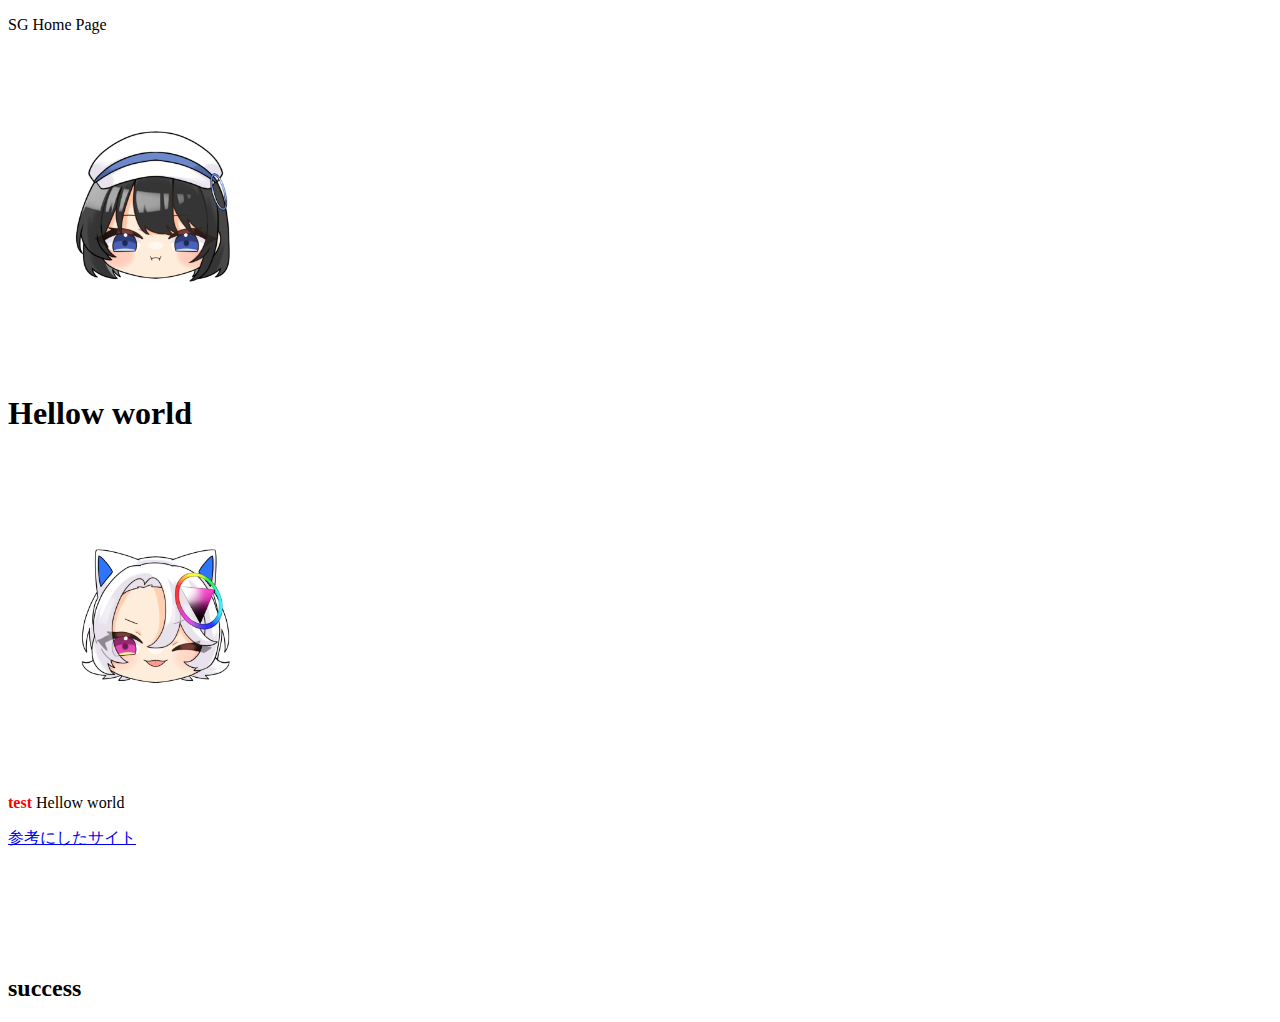
==== SgHomePage.html @ 721611e7 "[Add] Add html Template" ====
<!DOCTYPE html>
<html>
    <head lang="ja">
        <meta charset="utf-8">
        <head>
            <title>SG Home Page</title>
        </head>
    </head>
    <body>
        <p>SG Home Page</p>
        <p>
            <a href="#test">
                <img src="images\tsukuri.PNG" width="320px" alt="isago">
            </a>
        </p>
        <h1>Hellow world</h1>
        <img src="images\isago.PNG" width="320px" alt="isago">
        <p><font color="red"><b>test</b></font> Hellow world</p>
        <p>
            <a href="https://qiita.com/hamuo3kameru/items/0fbf12bb2e88e0bb2311" target="blank">参考にしたサイト</a>
        </p>
        <br><br><br><br><br>
        <h2 id="test">success</h2>
    </body>
</html>
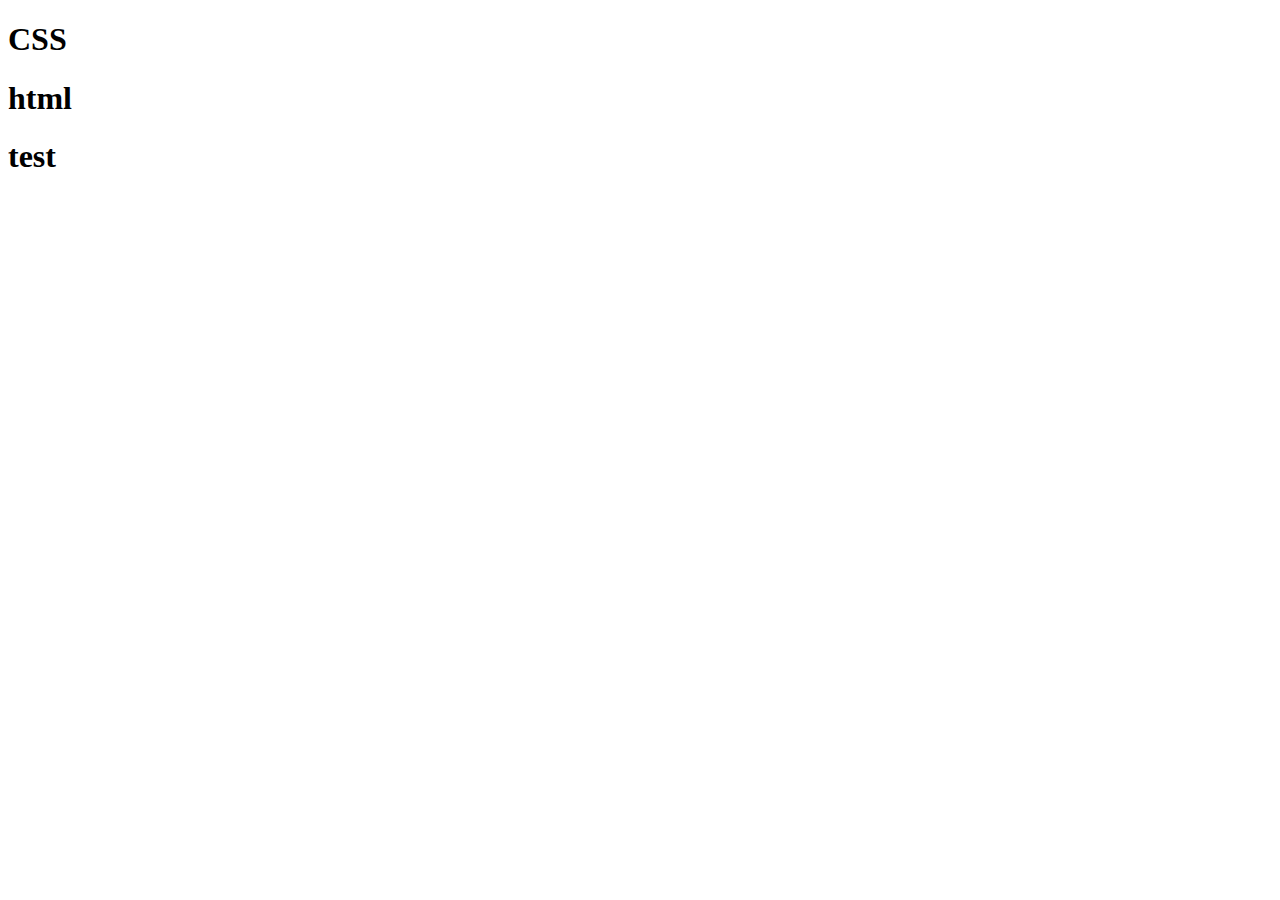
==== commit 8e8a6344: "[improve] strength css" ====
--- a/SgHomePage.html
+++ b/SgHomePage.html
@@ -1,25 +1,16 @@
 <!DOCTYPE html>
 <html>
-    <head lang="ja">
+    <head>
         <meta charset="utf-8">
-        <head>
-            <title>SG Home Page</title>
-        </head>
+        <title>SG Home Page</title>
+        <link rel="stylesheet" href="SgHomePage.css">
     </head>
     <body>
-        <p>SG Home Page</p>
-        <p>
-            <a href="#test">
-                <img src="images\tsukuri.PNG" width="320px" alt="isago">
-            </a>
-        </p>
-        <h1>Hellow world</h1>
-        <img src="images\isago.PNG" width="320px" alt="isago">
-        <p><font color="red"><b>test</b></font> Hellow world</p>
-        <p>
-            <a href="https://qiita.com/hamuo3kameru/items/0fbf12bb2e88e0bb2311" target="blank">参考にしたサイト</a>
-        </p>
-        <br><br><br><br><br>
-        <h2 id="test">success</h2>
+        <h1>CSS</h1>
+        <h1>html</h1>
+    </body>
+    <body>
+        <!--テストじゃーー-->
+        <h1>test</h1>
     </body>
 </html>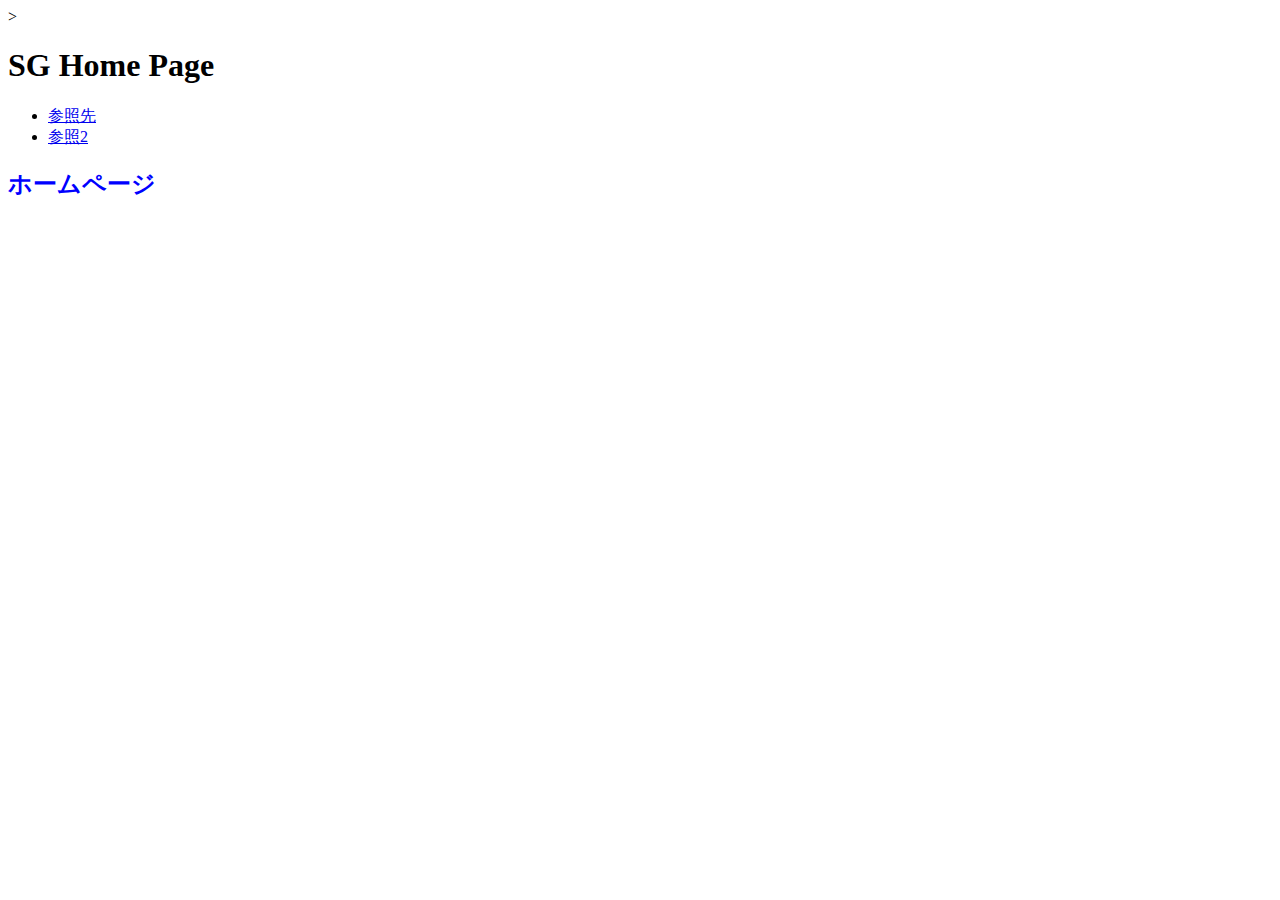
==== commit ba182105: "[Test] Add_Css" ====
--- a/SgHomePage.html
+++ b/SgHomePage.html
@@ -6,11 +6,19 @@
         <link rel="stylesheet" href="SgHomePage.css">
     </head>
     <body>
-        <h1>CSS</h1>
-        <h1>html</h1>
-    </body>
-    <body>
-        <!--テストじゃーー-->
-        <h1>test</h1>
+        <div class="head_container">
+            <div>>
+                <h1>SG Home Page</h1>
+            </div>
+            <div>
+                <ul>
+                    <li><a href="https://qiita.com/hamuo3kameru">参照先</a></li>
+                    <li><a href="https://qiita.com/hamuo3kameru/items/d64b4cebdfeeb9e1fa29">参照2</a></li>
+                </ul>
+            </div>
+        </div>
+        <div class="bottom_container">
+        <h2><font color="blue">ホームページ</font></h2>
+        </div>
     </body>
 </html>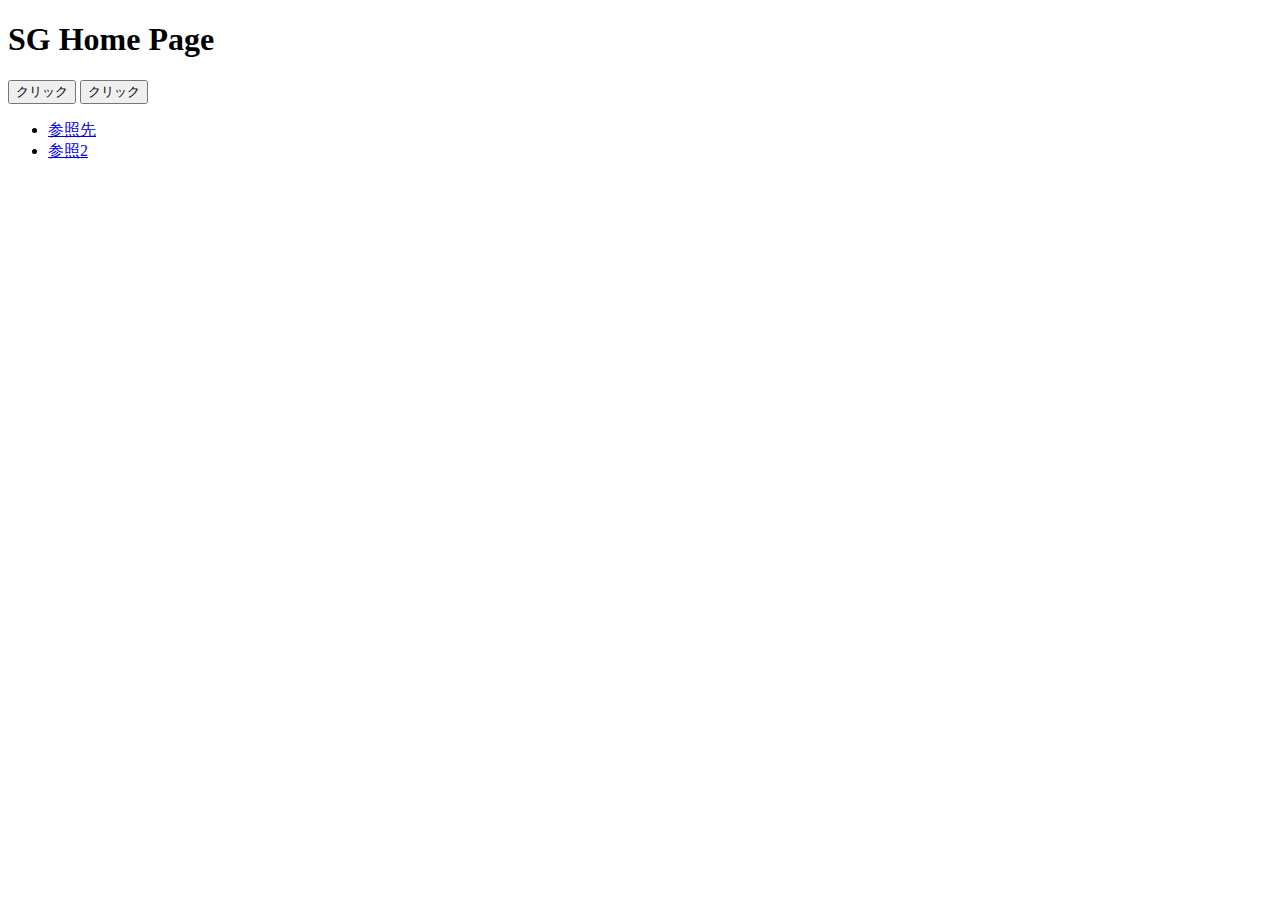
==== commit ace4ab65: "[update] Add Test html" ====
--- a/SgHomePage.html
+++ b/SgHomePage.html
@@ -7,18 +7,27 @@
     </head>
     <body>
         <div class="head_container">
-            <div>>
+            <div>
                 <h1>SG Home Page</h1>
             </div>
-            <div>
+            <body>
+                <button type="button">クリック</button>
+                <button type="button">クリック</button>
                 <ul>
                     <li><a href="https://qiita.com/hamuo3kameru">参照先</a></li>
                     <li><a href="https://qiita.com/hamuo3kameru/items/d64b4cebdfeeb9e1fa29">参照2</a></li>
                 </ul>
-            </div>
+            </body>
         </div>
         <div class="bottom_container">
-        <h2><font color="blue">ホームページ</font></h2>
+            <iframe 
+            src="https://www.youtube.com/embed/qcO9OreN8ZQ" title="ソフきゃらいふ　サンプル動画" frameborder="0" allow="accelerometer; autoplay; clipboard-write; encrypted-media; gyroscope; picture-in-picture; web-share" referrerpolicy="strict-origin-when-cross-origin" allowfullscreen>
+            </iframe>
+            <iframe 
+            src="https://www.youtube.com/embed/neUEypzXcMY" title="Demons Roots Chapter 3 OST   Ground Dasher (作曲 : Shade)" frameborder="0" allow="accelerometer; autoplay; clipboard-write; encrypted-media; gyroscope; picture-in-picture; web-share" referrerpolicy="strict-origin-when-cross-origin" 
+            allowfullscreen>
+            </iframe>
         </div>
+
     </body>
 </html>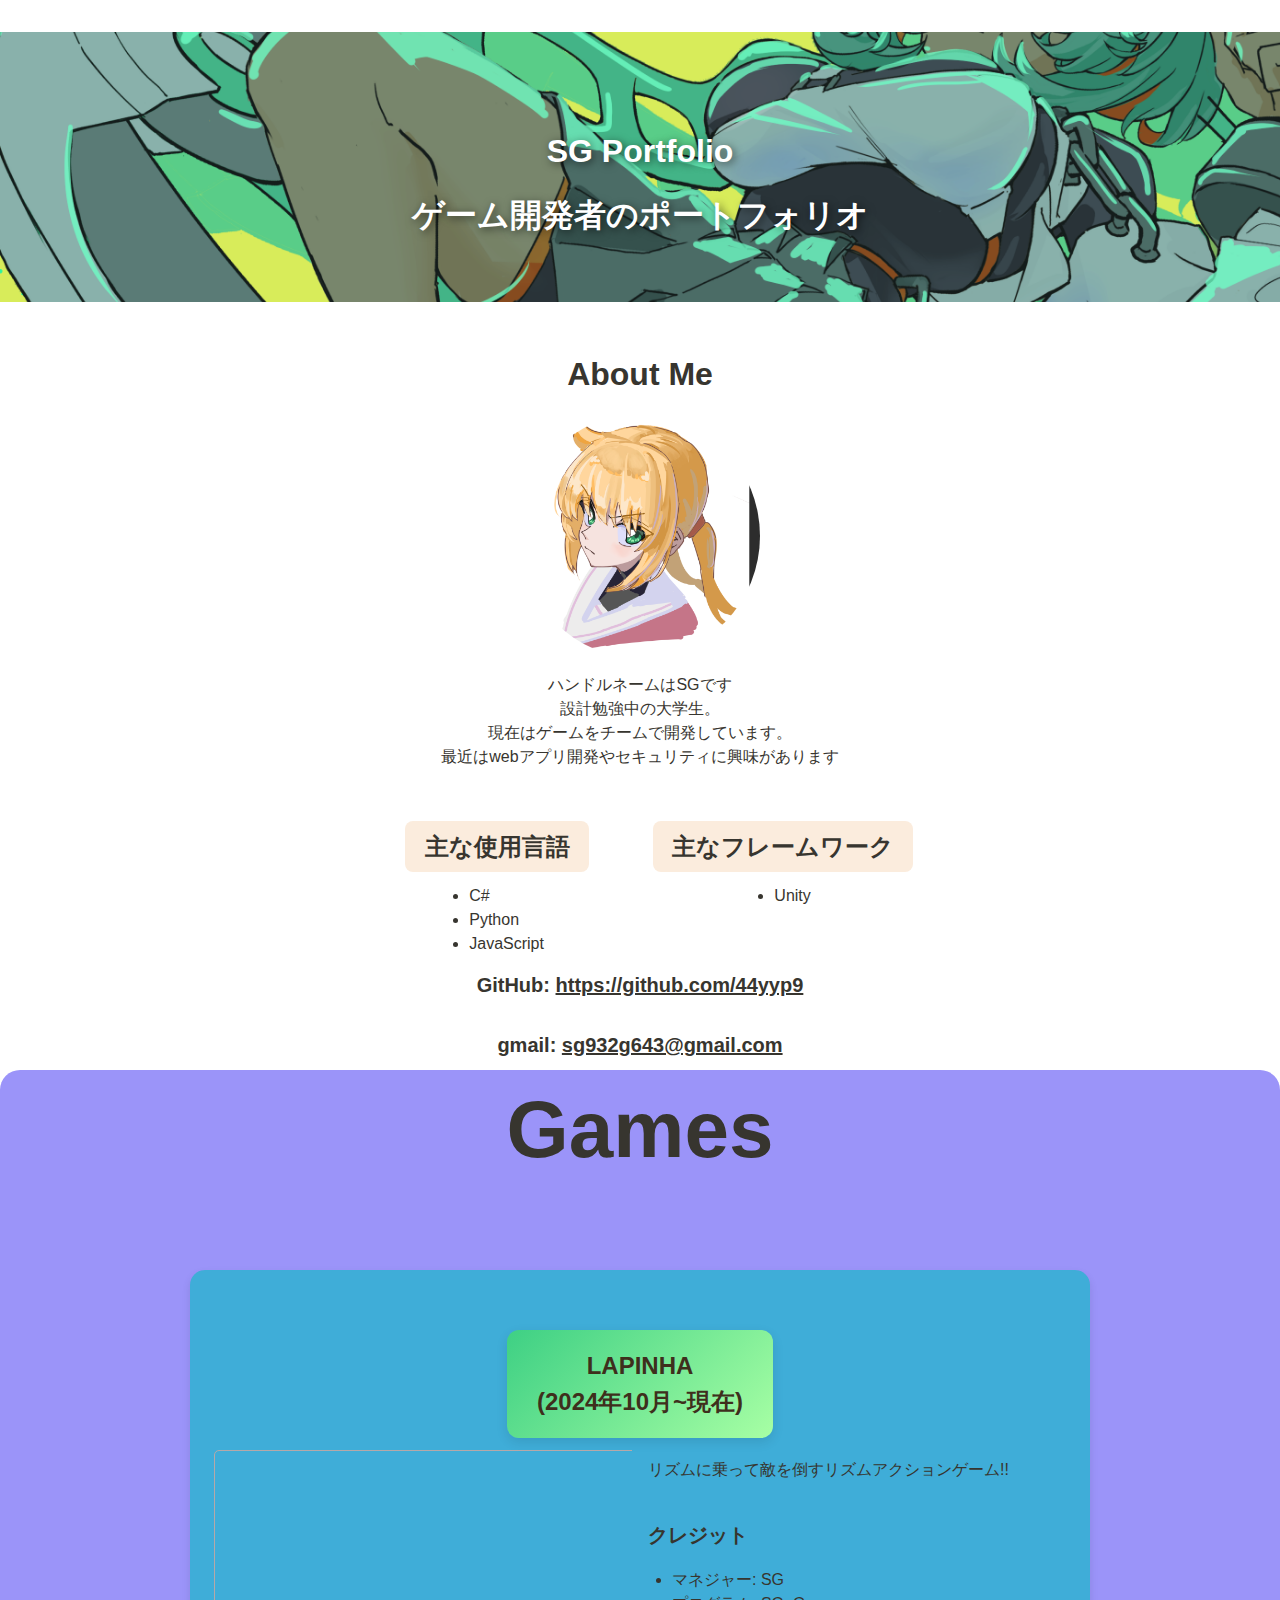
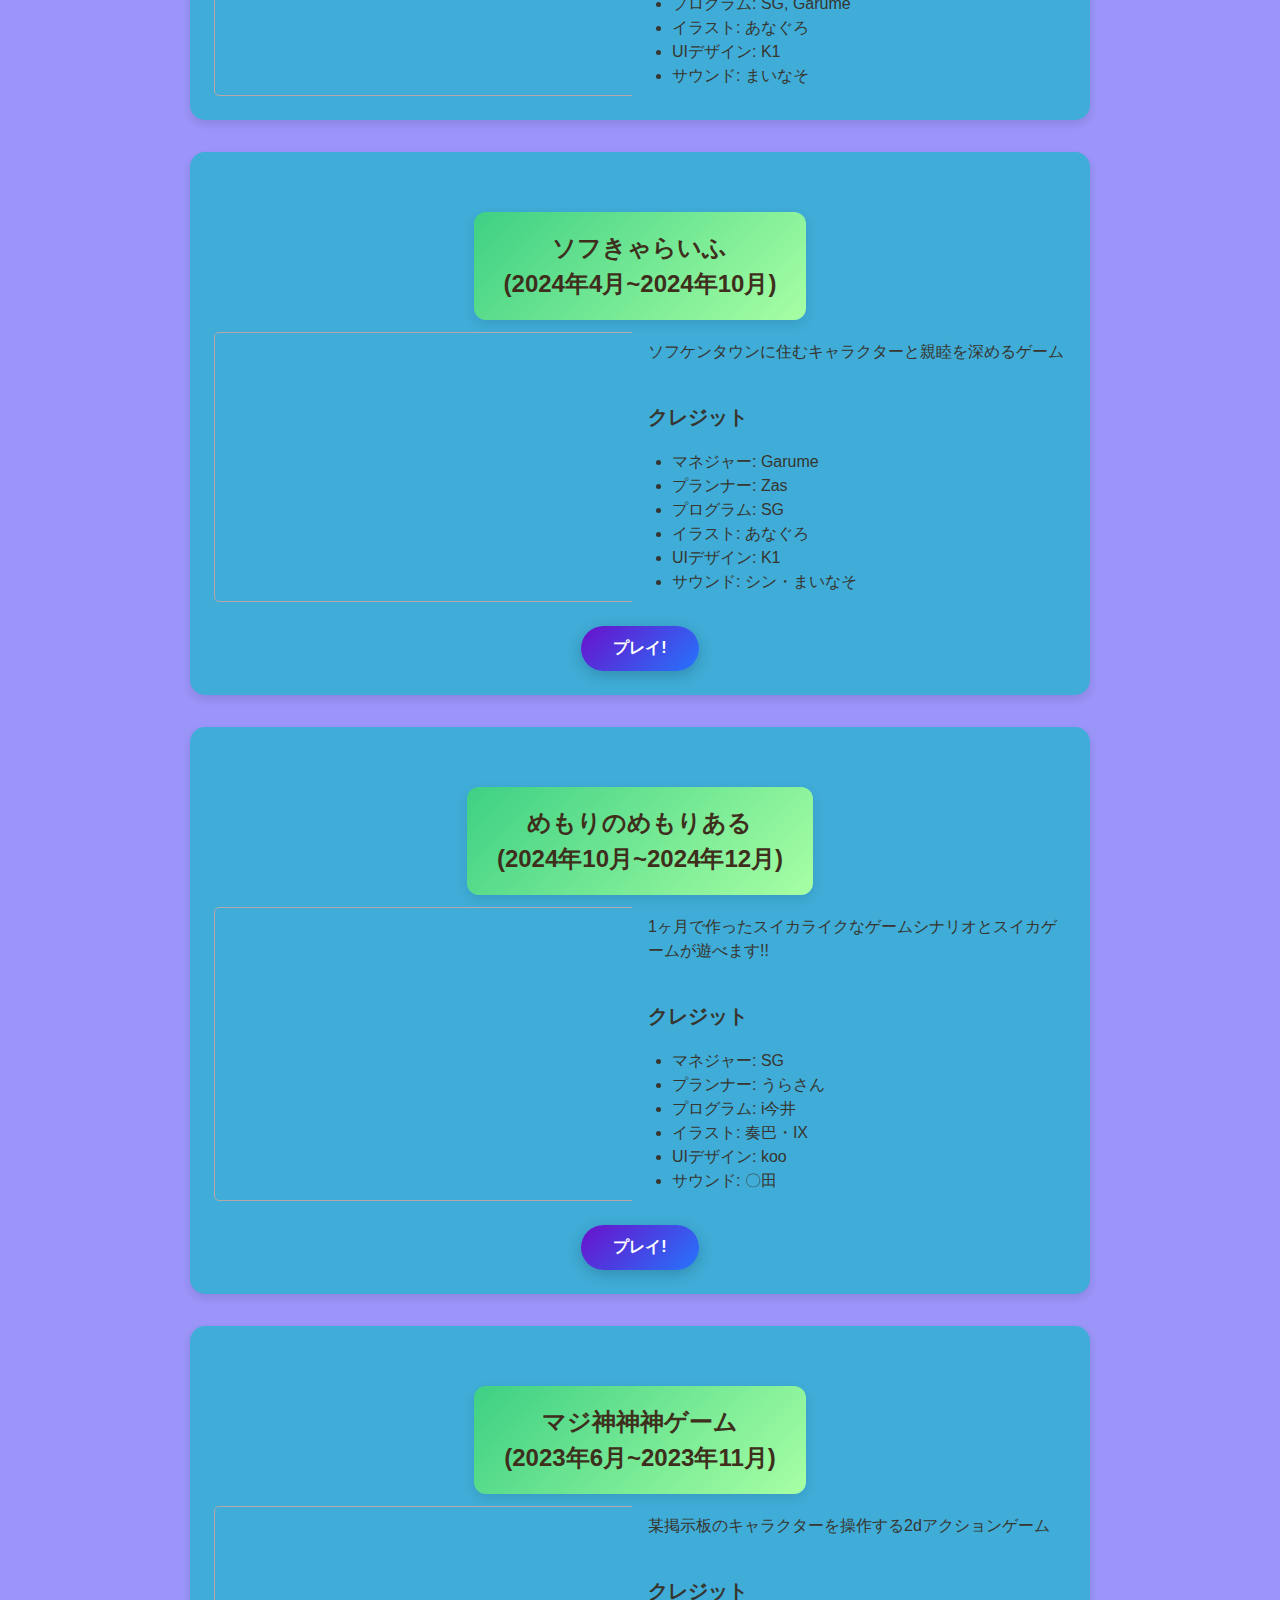
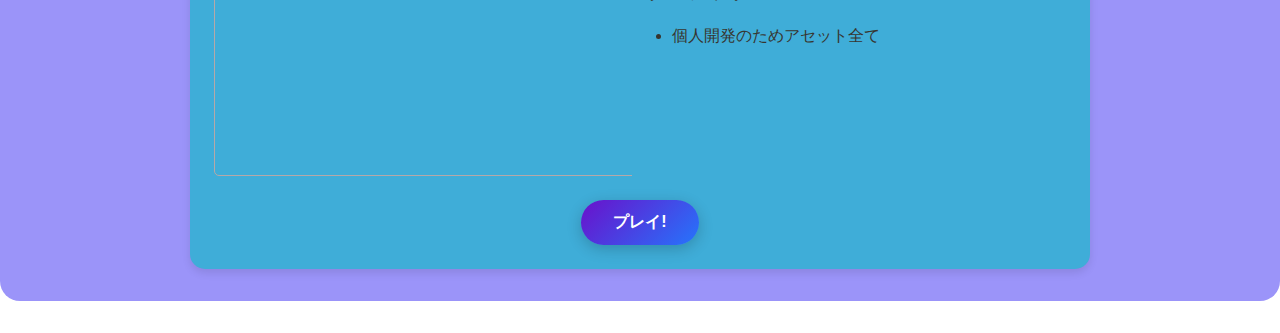
==== commit 76d6d349: "[improve] Add HTML Css" ====
--- a/SgHomePage.html
+++ b/SgHomePage.html
@@ -1,33 +1,186 @@
 <!DOCTYPE html>
-<html>
-    <head>
-        <meta charset="utf-8">
-        <title>SG Home Page</title>
-        <link rel="stylesheet" href="SgHomePage.css">
-    </head>
-    <body>
-        <div class="head_container">
-            <div>
-                <h1>SG Home Page</h1>
+<html lang="ja">
+<head>
+    <meta charset="UTF-8">
+    <meta name="viewport" content="width=device-width, initial-scale=1.0">
+    <title>SGPortfolio</title>
+    <link rel="stylesheet" href="sgHomePage.css">
+    <link href="https://fonts.googleapis.com/css2?family=M+PLUS+Rounded+1c&display=swap" rel="stylesheet">
+</head>
+<body>
+    <div class="overlay">
+        <h1 class="overlay-text">Welcome to SG Portfolio</h1>
+    </div>
+    <article>
+        <header style="position: relative; left: 50%; transform: translateX(-50%); width: 100vw; margin-top: 0;">
+            <img src="images/SPX-4160.png" alt="Cover Image"
+                style="width: 100vw; max-height: 30vh; object-fit: cover; display: block; margin: 0;">
+                <div class="header-text">
+                    <h1>SG Portfolio</h1>
+                    <p>ゲーム開発者のポートフォリオ</p>
+                </div>
+        </header>     
+        <section class ="profile">
+            <div class="inner">
+            <figure>
+                <div style="text-align: center;">
+                    <h1>About Me</h1>
+                    <img src="images/nagi2.png" alt="Profile Image" style="width: 240px; border-radius: 50%;">
+                    <p>ハンドルネームはSGです<br>設計勉強中の大学生。<br>現在はゲームをチームで開発しています。<br>最近はwebアプリ開発やセキュリティに興味があります</p>
+                </div>
+            </figure>
+            <div class="profilecolumn-list">
+                <div class="profilecolumn">
+                    <div class="centered-section">
+                        <h2 class="tag-block">主な使用言語</h2>
+                        <br>
+                        <ul>
+                            <li>C#</li>
+                            <li>Python</li>
+                            <li>JavaScript</li>
+                        </ul>
+                    </div>
+                </div>
+                <div class="profilecolumn">
+                    <div class="centered-section">
+                        <h2 class="tag-block">主なフレームワーク</h2>
+                        <br>
+                        <ul>
+                            <li>Unity</li>
+                        </ul>
+                    </div>
+                </div>
             </div>
-            <body>
-                <button type="button">クリック</button>
-                <button type="button">クリック</button>
-                <ul>
-                    <li><a href="https://qiita.com/hamuo3kameru">参照先</a></li>
-                    <li><a href="https://qiita.com/hamuo3kameru/items/d64b4cebdfeeb9e1fa29">参照2</a></li>
-                </ul>
-            </body>
-        </div>
-        <div class="bottom_container">
-            <iframe 
-            src="https://www.youtube.com/embed/qcO9OreN8ZQ" title="ソフきゃらいふ　サンプル動画" frameborder="0" allow="accelerometer; autoplay; clipboard-write; encrypted-media; gyroscope; picture-in-picture; web-share" referrerpolicy="strict-origin-when-cross-origin" allowfullscreen>
-            </iframe>
-            <iframe 
-            src="https://www.youtube.com/embed/neUEypzXcMY" title="Demons Roots Chapter 3 OST   Ground Dasher (作曲 : Shade)" frameborder="0" allow="accelerometer; autoplay; clipboard-write; encrypted-media; gyroscope; picture-in-picture; web-share" referrerpolicy="strict-origin-when-cross-origin" 
-            allowfullscreen>
-            </iframe>
-        </div>
+            <div style="text-align: center;">
+                <h3>GitHub: <a href="https://github.com/44yyp9">https://github.com/44yyp9</a></h3>
+                <h3>gmail:
+                    <a href="mailto:sg932g643@gmail.com">sg932g643@gmail.com</a>
+                </h3>
+            </div>
+            </div>
+        </section>
+        <section class="game-list">
+            <div class="inner">
+            <h1 class="section-title">Games</h1>
+            <article class="game-entry">
+                <div style="text-align: center;">
+                    <h2 class="block-color-brown_background">LAPINHA<br> (2024年10月~現在)</h2>
+                </div>
+                <div class="column-list">
+                    <div class="column">
+                        <div class="source video-container">
+                            <iframe src="https://www.youtube.com/embed/xsOUPSNpe-Q" 
+                                title="YouTube video player" frameborder="0" 
+                                allow="accelerometer; autoplay; clipboard-write; encrypted-media; gyroscope; picture-in-picture; web-share" 
+                                allowfullscreen>
+                            </iframe>
+                        </div>
+                    </div>
+                    <div class="column">
+                        <p>リズムに乗って敵を倒すリズムアクションゲーム!!</p>
+                            <h3>クレジット</h3>
+                            <ul>
+                                <li>マネジャー: SG</li>
+                                <li>プログラム: SG, Garume</li>
+                                <li>イラスト: あなぐろ</li>
+                                <li>UIデザイン: K1</li>
+                                <li>サウンド: まいなそ</li>
+                            </ul>
+                    </div>
+                </div>
+            </article>
+            <article class="game-entry">
+                <div style="text-align: center;">
+                    <h2 class="block-color-brown_background">ソフきゃらいふ<br> (2024年4月~2024年10月)</h2>
+                </div>
+                <div class="column-list">
+                    <div class="column">
+                        <div class="source video-container">
+                            <iframe src="https://www.youtube.com/embed/qcO9OreN8ZQ" 
+                                title="YouTube video player" frameborder="0" 
+                                allow="accelerometer; autoplay; clipboard-write; encrypted-media; gyroscope; picture-in-picture; web-share" 
+                                allowfullscreen>
+                            </iframe>
+                        </div>
+                    </div>
+                    <div class="column">
+                        <p>ソフケンタウンに住むキャラクターと親睦を深めるゲーム</p>
+                            <h3>クレジット</h3>
+                            <ul>
+                                <li>マネジャー: Garume</li>
+                                <li>プランナー: Zas</li>
+                                <li>プログラム: SG</li>
+                                <li>イラスト: あなぐろ</li>
+                                <li>UIデザイン: K1</li>
+                                <li>サウンド: シン・まいなそ</li>
+                            </ul>
+                    </div>
+                </div>
+                <div style="text-align: center;">
+                    <a href="https://tdu-src.github.io/SRC_novel_game/"><button class="play-button">プレイ!</button></a>
+                </div>
+            </article>
 
-    </body>
+            <article class="game-entry">
+                <div style="text-align: center;">
+                    <h2 class="block-color-brown_background">めもりのめもりある<br> (2024年10月~2024年12月)</h2>
+                </div>
+                    <div class="column-list">
+                    <div class="column">
+                        <div class="source video-container">
+                            <iframe src="https://www.youtube.com/embed/eo4jab7RCpM" 
+                                title="YouTube video player" frameborder="0" 
+                                allow="accelerometer; autoplay; clipboard-write; encrypted-media; gyroscope; picture-in-picture; web-share" 
+                                allowfullscreen>
+                            </iframe>
+                        </div>
+                    </div>
+                    <div class="column">
+                        <p>1ヶ月で作ったスイカライクなゲームシナリオとスイカゲームが遊べます!!</p>
+                            <h3>クレジット</h3>
+                            <ul>
+                                <li>マネジャー: SG</li>
+                                <li>プランナー: うらさん</li>
+                                <li>プログラム: i今井</li>
+                                <li>イラスト: 奏巴・IX</li>
+                                <li>UIデザイン: koo</li>
+                                <li>サウンド: 〇田</li>
+                            </ul>
+                    </div>
+                </div>
+                <div style="text-align: center;">
+                    <a href="https://unityroom.com/games/memori"><button class="play-button">プレイ!</button></a>
+                </div>
+            </article>
+
+            <article class="game-entry">
+                <div style="text-align: center;">
+                    <h2 class="block-color-brown_background">マジ神神神ゲーム<br> (2023年6月~2023年11月)</h2>
+                </div>
+                    <div class="column-list">
+                    <div class="column">
+                        <div class="source video-container">
+                            <iframe src="https://www.youtube.com/embed/m4UJKeDroqY" 
+                                title="YouTube video player" frameborder="0" 
+                                allow="accelerometer; autoplay; clipboard-write; encrypted-media; gyroscope; picture-in-picture; web-share" 
+                                allowfullscreen>
+                            </iframe>
+                        </div>
+                    </div>
+                    <div class="column">
+                        <p>某掲示板のキャラクターを操作する2dアクションゲーム</p>
+                            <h3>クレジット</h3>
+                            <ul>
+                                <li>個人開発のためアセット全て<br><br><br><br><br><br></li>
+                            </ul>
+                    </div>
+                </div>
+                <div style="text-align: center;">
+                    <a href="https://unityroom.com/games/nekoneko_1"><button class="play-button">プレイ!</button></a>
+                </div>
+            </article>
+            </div>
+        </section>
+    </article>
+</body>
 </html>--- a/sgHomePage.css
+++ b/sgHomePage.css
@@ -0,0 +1,269 @@
+html, body {
+    margin: 0;
+    padding: 0;
+    font-family: Arial, sans-serif;
+    line-height: 1.5;
+}
+body {
+    max-width: 900px;
+    margin: 2em auto;
+    color: #37352F;
+}
+h1, h2, h3 {
+    margin: 1.5em 0 0.5em;
+    font-weight: bold;
+}
+h1 { font-size: 2rem; }
+h2 { font-size: 1.5rem; }
+h3 { font-size: 1.25rem; }
+p {
+    margin: 0.5em 0;
+}
+ul {
+    padding-left: 1.5em;
+    margin: 0.5em 0;
+}
+li {
+    list-style-type: disc;
+}
+a {
+    color: inherit;
+    text-decoration: underline;
+}
+img {
+    max-width: 100%;
+}
+
+.header-text {
+    position: absolute;
+    top: 50%;
+    left: 50%;
+    transform: translate(-50%, -50%);
+    color: white;
+    font-size: 2rem;
+    font-weight: bold;
+    text-shadow: 2px 2px 8px rgba(0, 0, 0, 0.6);
+    text-align: center;
+}
+
+.section-title {
+    text-align: center;
+    font-size: 5rem;
+    font-weight: bold;
+    margin: 1em 0;
+}
+
+.tag-block {
+    display: inline-block;
+    background-color: rgba(251, 236, 221, 1);
+    padding: 0.3em 0.8em;
+    border-radius: 8px;
+    font-weight: bold;
+    margin-bottom: 0.5em;
+}
+.centered-section {
+    text-align: center;
+    margin-bottom: -1em;
+}
+.centered-section ul {
+    display: inline-block;
+    text-align: left;
+    margin: 0 auto;
+    padding-left: 1.2em;
+}
+.profilecolumn-list {
+    display: flex;
+    gap: 1em;
+    justify-content: center;
+    flex-wrap: wrap;
+    max-width: 800px;
+    margin: 0 auto;
+}
+.profilecolumn {
+    width: 270px;
+}
+
+.overlay {
+    position: fixed;
+    top: 0;
+    left: 0;
+    width: 100%;
+    height: 100%;
+    background: linear-gradient(135deg, #6a11cb, #2575fc); /* グラデーション */
+    z-index: 9999;
+    opacity: 0; /* 初期状態で表示 */
+    pointer-events: none; /* これでoverlayがクリックイベントを遮らなくなる */
+    animation: flashIn 5.5s ease forwards;
+    display: flex; /* Flexboxを使って中央寄せ */
+    justify-content: center; /* 横方向の中央寄せ */
+    align-items: center; /* 縦方向の中央寄せ */
+}
+
+.overlay-text {
+    color: white; /* テキストの色 */
+    font-size: 2em; /* フォントサイズ */
+    font-weight: bold; /* 太字 */
+    text-align: center; /* テキストを中央に */
+    z-index: 10000; /* テキストが最前面に表示されるように */
+}
+
+
+@keyframes flashIn {
+    0% {
+        opacity: 1;
+    }
+    9.1% {
+        opacity: 1;
+    }
+    63.6% {
+        opacity: 1;
+    }
+    100% {
+        opacity: 0;
+    }
+}
+
+.highlight {
+    background-color: rgba(251, 236, 221, 1);
+    font-weight: bold;
+}
+.block-color-red {
+    color: red;
+}
+.block-color-brown_background {
+    background: linear-gradient(135deg,#3ed084,#a7ffa4); /* 柔らかいブラウングラデーション */
+    padding: 0.75em 1.25em;
+    border-radius: 12px;
+    color: #3e2f1c; /* テキストを濃いブラウンに */
+    font-weight: bold;
+    box-shadow: 0 4px 12px rgba(0, 0, 0, 0.1); /* ふんわり影 */
+    display: inline-block; /* 必要なら幅に合わせて */
+    font-family: 'Noto Sans JP', sans-serif; /* フォントを変更 */
+}
+
+.profile {
+    background-color: rgb(255, 255, 255);
+    width: 100vw;
+    position: relative;
+    left: 50%;
+    transform: translateX(-50%);
+    margin: 0; /* ←これで上下どちらもゼロに */
+    border-radius: 20px; /* ← ここで角を丸くする！ */
+    overflow: hidden; /* ← 中のコンテンツがはみ出ないようにするなら */
+}
+
+.profile .inner {
+    max-width: 900px;
+    margin: 0 auto;
+}
+
+.game-list {
+    background-color: rgb(155, 148, 249);
+    width: 100vw;
+    position: relative;
+    left: 50%;
+    transform: translateX(-50%);
+    margin: 0; /* ←ここも上下ともゼロに */
+    border-radius: 20px; /* ← ここで角を丸くする！ */
+    overflow: hidden; /* ← 中のコンテンツがはみ出ないようにするなら */
+}
+
+.game-list .inner {
+    max-width: 900px;
+    margin: 0 auto;
+}
+.profile,
+.game-list {
+    margin: 0;
+    padding: 0;
+}
+
+/* h1の余白も消す（必要に応じて限定的に） */
+.game-list h1 {
+    margin-top: 0;
+}
+
+.column-list {
+    display: flex;
+    gap: 1em;
+    align-items: stretch;
+}
+
+.column {
+    flex: 1;
+    min-width: 0; /* ←重要！はみ出しを防ぐ */
+    overflow: hidden;
+    display: flex;
+    flex-direction: column;
+    justify-content: center;
+}
+
+.video-container {
+    position: relative;
+    width: 100%;
+    padding-bottom: 56.25%; /* 16:9 */
+    height: 100%;
+    overflow: hidden;
+    max-width: 100%; /* ←追加：オーバーフロー防止 */
+}
+
+.video-container iframe {
+    position: absolute;
+    top: 0;
+    left: 0;
+    width: 100%;
+    height: 100%;
+    border: none;
+}
+.source {
+    border: 1px solid #b6a8a8;
+    padding: 1em;
+    border-radius: 5px;
+}
+.bookmark {
+    display: flex;
+    gap: 1em;
+    align-items: center;
+    text-decoration: none;
+}
+.bookmark img {
+    max-width: 50px;
+    border-radius: 5px;
+}
+.game-entry {
+    background-color: #3fadd8;
+    border-radius: 15px;
+    padding: 1.5em;
+    margin-bottom: 2em;
+    box-shadow: 0 4px 8px rgba(0, 0, 0, 0.1);
+    transition: transform 0.2s ease, box-shadow 0.2s ease;
+}
+
+.game-entry:hover {
+    transform: scale(1.02);
+    box-shadow: 0 8px 16px rgba(0, 0, 0, 0.15);
+}
+
+.play-button{
+    background: linear-gradient(135deg, #6a11cb, #2575fc); /* グラデーション */
+    color: white;
+    border: none;
+    margin-top: 1.5em;
+    padding: 0.75em 2em;
+    font-size: 1rem;
+    font-weight: bold;
+    border-radius: 999px; /* ふわっと丸い */
+    cursor: pointer;
+    box-shadow: 0 4px 15px rgba(0, 0, 0, 0.2); /* 影 */
+    transition: all 0.3s ease;
+}
+
+.rich-button:hover {
+    transform: translateY(-3px);
+    box-shadow: 0 6px 20px rgba(0, 0, 0, 0.3);
+}
+
+.rich-button:active {
+    transform: scale(0.97);
+    box-shadow: 0 3px 10px rgba(0, 0, 0, 0.2);
+}